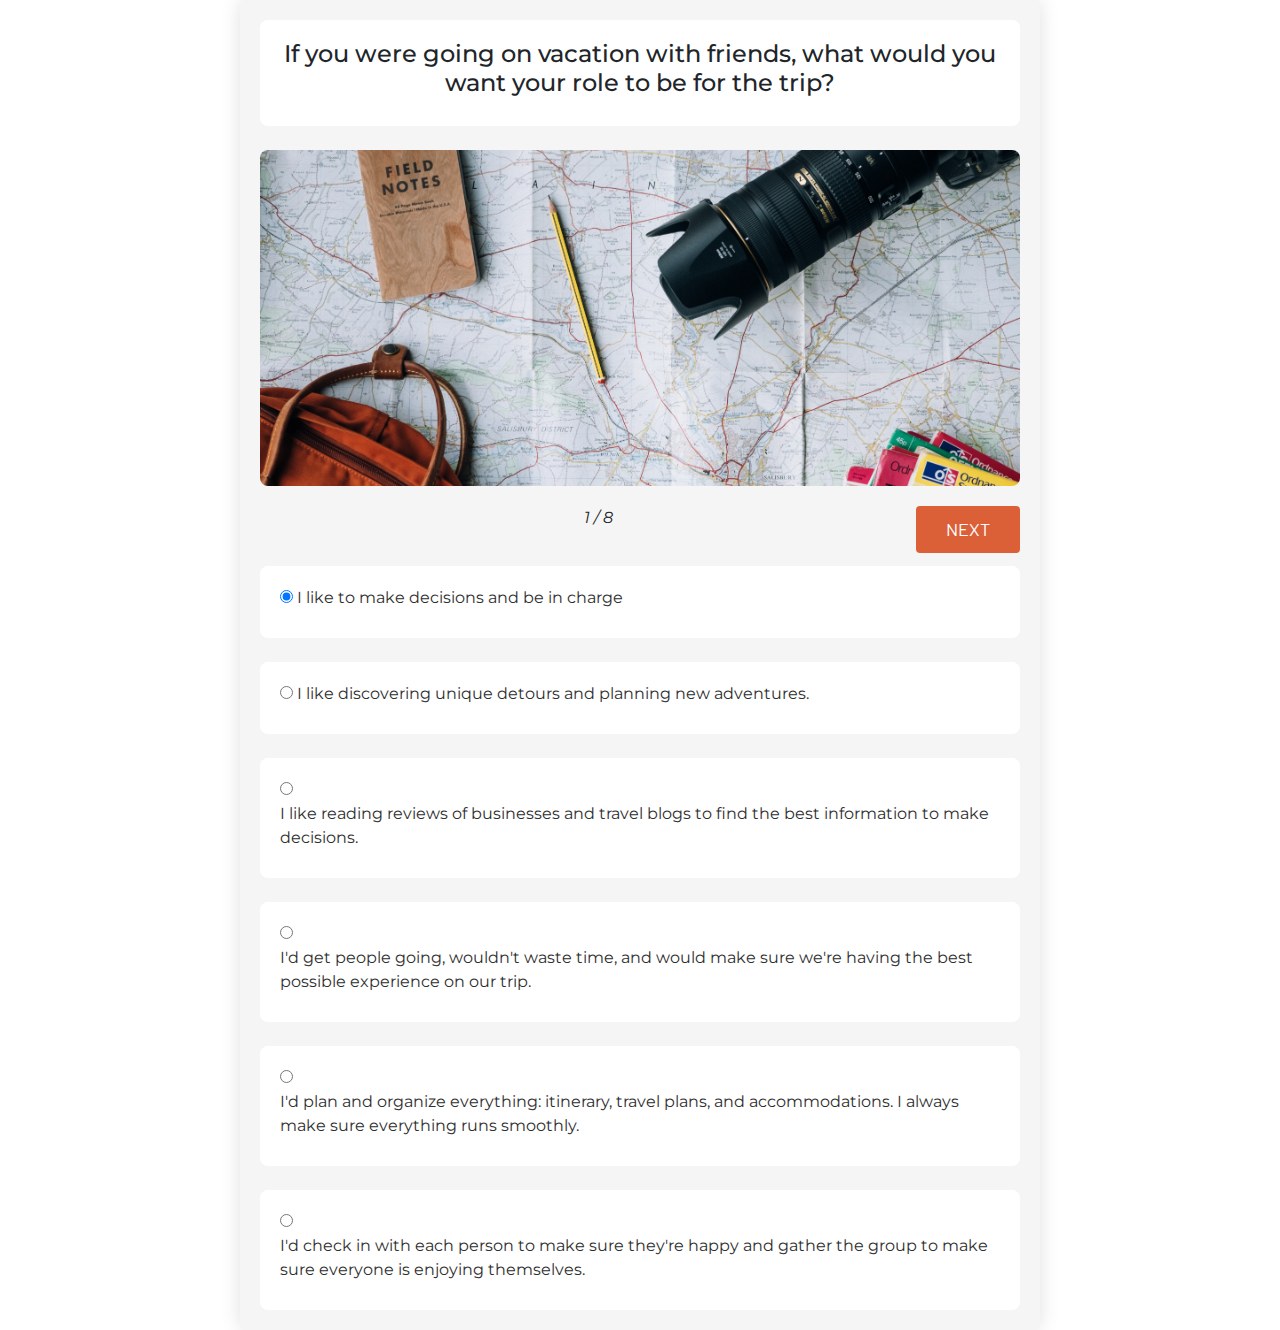
==== html/question_1.html @ ecc614e2 "jQuery removed from code, working, needs refactor" ====
<!DOCTYPE html>
<html lang="en">
<head>
  <link href="../css/bootstrap.css" rel="stylesheet" type="text/css">
  <link href="../css/styles.css" rel="stylesheet" type="text/css">

  <link rel="preconnect" href="https://fonts.gstatic.com">
  <link rel="preconnect" href="https://fonts.googleapis.com"> 
  <link href="https://fonts.googleapis.com/css2?family=Montserrat:wght@400;600&display=swap" rel="stylesheet">
  <link href="https://fonts.googleapis.com/css2?family=Montserrat:wght@400;600&family=Roboto:wght@700&display=swap" rel="stylesheet">
  <link href="https://fonts.googleapis.com/css2?family=Barlow:wght@700&display=swap" rel="stylesheet">
  <script src="../js/jquery-3.6.0.js"></script>

  <title>questions</title>
</head>

<body>
  <div class="container">
    <form id="radio-form">
<!-- question 1 -->
      <div class="step step-1 active">
        <div class="card-body top">
          <h4>If you were going on vacation with friends, what would you want your role to be for the trip?</h4>
        </div>
        <br/>
        <div class="card-body img-card">
          <img src="../img/annie-spratt-qyAka7W5uMY-unsplash.jpeg" class="header-image">
        </div>
        <button type="button" class="next-btn">NEXT</button>
        <div class="card-body bottom">
          <p><em>1 / 8</em></p>
        </div>
        <div class="card-body question">
          <input type="radio" id="q1-a" name="q1" value="a" checked>
          <label for="q1-a"> 
            I like to make decisions and be in charge
          </label>
        </div>
        <br/>
        <div class="card-body question">
          <input type="radio" id="q1-b" name="q1" value="b" >
          <label for="q1-b">
            I like discovering unique detours and planning new adventures.
          </label>
        </div>
        <br/>
        <div class="card-body question">
          <input type="radio" id="q1-c" name="q1" value="c">
          <label for="q1-c">
            I like reading reviews of businesses and travel blogs to find the best information to make decisions.
          </label>
        </div>
        <br/>
        <div class="card-body question">
          <input type="radio" id="q1-d" name="q1" value="d">
          <label for="q1-d">
            I'd get people going, wouldn't waste time, and would make sure we're having the best possible experience on our trip.
          </label>
        </div>
        <br/>
        <div class="card-body question">
          <input type="radio" id="q1-e" name="q1" value="e">
          <label for="q1-e">
            I'd plan and organize everything: itinerary, travel plans, and accommodations. I always make sure everything runs smoothly.
          </label>
        </div>
        <br/>
        <div class="card-body question">
          <input type="radio" id="q1-f" name="q1" value="f">
          <label for="q1-f">
            I'd check in with each person to make sure they're happy and gather the group to make sure everyone is enjoying themselves.
          </label>
        </div>

      </div>
<!-- question 2 -->
      <div class="step step-2">
        <div class="card-body top">
          <h4>What role would you like to take with relationships at work?</h4>
        </div>  
        <br/>
        <div class="card-body img-card">
          <img src="../img/Stocksy_txp54a048f1X8k100_Medium_1247500.jpg" class="header-image">
        </div>
        <button type="button" class="previous-btn">PREV</button>
        <button type="button" class="next-btn">NEXT</button>
        <div class="card-body bottom">
          <p><em>2 / 8</em></p>
        </div>  
        <div class="card-body question">
          <input type="radio" id="q2-f" name="q2" value="f" checked>
          <label for="q2-f">
            I love relationships and collaboration. They are my favorite part about going to work.
          </label>
        </div>
        <br/>  
        <div class="card-body question">
          <input type="radio" id="q2-a" name="q2" value="a">
          <label for="q2-a">
            I'd like to be the one directing things, either as an expert (alone) or as a manager (with a team).
          </label>
        </div>
        <br/>
        <div class="card-body question">
          <input type="radio" id="q2-d" name="q2" value="d">
          <label for="q2-d">
            I might not admit this to other people, but I like to be recognized for my achievements among a group of people. I strive to be the best I can be.
          </label>
        </div>
        <br/>
        <div class="card-body question">
          <input type="radio" id="q2-b" name="q2" value="b">
          <label for="q2-b">
            I prefer to work on creative projects - sometimes that's alone and sometimes with other people.
          </label>
        </div>
        <br/>
        <div class="card-body question">
          <input type="radio" id="q2-c" name="q2" value="c">
          <label for="q2-c">
            I like to be able to ask a lot of questions, do research, and understand more about the process or systems.
          </label>
        </div>
        <br/>
        <div class="card-body question">
          <input type="radio" id="q2-e" name="q2" value="e">
          <label for="q2-e">
            I like to be the one organizing things, creating schedules, and planning.
          </label>
        </div>
        <br/>
      </div>
<!-- question 3 -->
      <div class="step step-3">
        <div class="card-body top">
          <h4>What role would you like to take when organizing & planning at work?</h4>
        </div>    
        <br/>
        <div class="card-body img-card">
          <img src="../img/estee-janssens-zni0zgb3bkQ-unsplash.jpeg" class="header-image">
        </div>
        <button type="button" class="previous-btn">PREV</button>
        <button type="button" class="next-btn">NEXT</button>
        <div class="card-body bottom">
          <p><em>3 / 8</em></p>
        </div>  
        <div class="card-body question">
          <input type="radio" id="q3-c" name="q3" value="c" checked>
          <label for="q3-c">
            I'd like to organize creatively based on color coding or making things look aesthetically pleasing.
          </label>
        </div>
        <br/>    
        <div class="card-body question">
          <input type="radio" id="q3-b" name="q3" value="b">
          <label for="q3-b">
            I'd like to organize creatively based on color coding or making things look aesthetically pleasing.
          </label>
        </div>
        <br/>
        <div class="card-body question">
          <input type="radio" id="q3-a" name="q3" value="a">
          <label for="q3-a">
            I'd like to be in charge of how things are organized and direct the project planning.
          </label>
        </div>
        <br/>
        <div class="card-body question">
          <input type="radio" id="q3-d" name="q3" value="d">
          <label for="q3-d">
            I'd like to get things done quickly and love the feeling of achievement when I can see tangible results.
          </label>
        </div>
        <br/>
        <div class="card-body question">
          <input type="radio" id="q3-e" name="q3" value="e">
          <label for="q3-e">
            I'd like to create to-do lists and plan a timeline so that projects are organized.
          </label>
        </div>
        <br/>
        <div class="card-body question">
          <input type="radio" id="q3-f" name="q3" value="f">
          <label for="q3-f">
            I'd like to work with people and collaborate as a group.
          </label>
        </div>
      </div>
<!-- question 4 -->
      <div class="step step-4">
        <div class="card-body top">
          <h4>How would you like to work with data, research, and reports?</h4>
        </div>   
        <br/>
        <div class="card-body img-card">
          <img src="../img/becca-tapert-GnY_mW1Q6Xc-unsplash.jpg" class="header-image">
        </div>
        <button type="button" class="previous-btn">PREV</button>
        <button type="button" class="next-btn">NEXT</button>
        <div class="card-body bottom">
          <p><em>4 / 8</em></p>
        </div>    
        <div class="card-body question">
          <input type="radio" id="q4-c" name="q4" value="c" checked>
          <label for="q4-c">
            I'd love it! I could research and analyze information all day and be happy.
          </label>
        </div>
        <br/>    
        <div class="card-body question">
          <input type="radio" id="q4-b" name="q4" value="b">
          <label for="q4-b">
            I'd like it as long as it's creative. I enjoy design with information for colorful charts and graphs or creatively researching ideas.
          </label>
        </div>
        <br/>
        <div class="card-body question">
          <input type="radio" id="q4-f" name="q4" value="f">
          <label for="q4-f">
            Collaborating with other people to gather information would be most enjoyable. I don't want to be stuck working on a computer alone.
          </label>
        </div>
        <br/>
        <div class="card-body question">
          <input type="radio" id="q4-d" name="q4" value="d">
          <label for="q4-d">
            I'd like to make decisions and move forward with a project – not get caught up in too much analyzing.
          </label>
        </div>
        <br/>
        <div class="card-body question">
          <input type="radio" id="q4-a" name="q4" value="a">
          <label for="q4-a">
            I'd like to be in charge so I can make sure the research fits with the big picture.
          </label>
        </div>
        <br/>
        <div class="card-body question">
          <input type="radio" id="q4-e" name="q4" value="e">
          <label for="q4-e">
            Planning and organizing would be my favorite part of research projects or reporting.
          </label>
        </div>
      </div>
      
<!-- question 5 -->
      <div class="step step-5">
        <div class="card-body top">
          <h4>What role would you like to take on a creative project?</h4>
        </div>      
        <br/>
        <div class="card-body img-card">
          <img src="../img/jess-bailey-l3N9Q27zULw-unsplash.jpeg" class="header-image">
        </div>
        <button type="button" class="previous-btn">PREV</button>
        <button type="button" class="next-btn">NEXT</button>
        <div class="card-body bottom">
          <p><em>5 / 8</em></p>
        </div>  
        <div class="card-body question">
          <input type="radio" id="q5-f" name="q5" value="f" checked>
          <label for="q5-f">
            I'd enjoy working collaboratively with other people to brainstorm ideas.
          </label>
        </div>
        <br/>  
        <div class="card-body question">
          <input type="radio" id="q5-b" name="q5" value="b">
          <label for="q5-b">
            Creativity is my jam! I'd love to be a part of all aspects of creative projects.
          </label>
        </div>
        <br/>
        <div class="card-body question">
          <input type="radio" id="q5-e" name="q5" value="e">
          <label for="q5-e">
            I'd like to plan a timeline, organize the different parts of the project, and make sure that projects get finished within the deadline.
          </label>
        </div>
        <br/>
        <div class="card-body question">
          <input type="radio" id="q5-c" name="q5" value="c">
          <label for="q5-c">
            I'd like the more analytical role on the project: looking at the budget or research data.
          </label>
        </div>
        <br/>
        <div class="card-body question">
          <input type="radio" id="q5-a" name="q5" value="a">
          <label for="q5-a">
            I'd like to lead - even if I'm not the one creating, I like to see the big picture and be in charge.
          </label>
        </div>
        <br/>
        <div class="card-body question">
          <input type="radio" id="q5-d" name="q5" value="d">
          <label for="q5-d">
            I'd like the more analytical role on the project: looking at the budget or research data.
          </label>
        </div>
      </div>
<!-- question 6 -->
      <div class="step step-6">
        <div class="card-body top">
          <h4>How detail-oriented do you like to be?</h4>
        </div>  
        <br/>
        <div class="card-body img-card">
          <img src="../img/nadi-borodina-gETBUi_oRgQ-unsplash.jpeg" class="header-image">
        </div>
        <button type="button" class="previous-btn">PREV</button>
        <button type="button" class="next-btn">NEXT</button>
        <div class="card-body bottom">
          <p><em>6 / 8</em></p>
        </div>     
        <div class="card-body question">
          <input type="radio" id="q6-d" name="q6" value="d" checked>
          <label for="q6-d">
            I'm more interested in moving forward and making things happen than getting caught up in the details.
          </label>
        </div>
        <br/>    
        <div class="card-body question">
          <input type="radio" id="q6-b" name="q6" value="b">
          <label for="q6-b">
            I like to pay attention to creative details, but other types of details can be boring.
          </label>
        </div>
        <br/>
        <div class="card-body question">
          <input type="radio" id="q6-c" name="q6" value="c">
          <label for="q6-c">
            Details are important. I'm good at catching mistakes, errors, typos, and incorrect information.
          </label>
        </div>
        <br/>
        <div class="card-body question">
          <input type="radio" id="q6-e" name="q6" value="e">
          <label for="q6-e">
            I like planning out the important details for things to run smoothly. Small, insignificant details don't matter as much.
          </label>
        </div>
        <br/>
        <div class="card-body question">
          <input type="radio" id="q6-a" name="q6" value="a">
          <label for="q6-a">
            I'm better with the big picture and would like to delegate the details.
          </label>
        </div>
        <br/>
        <div class="card-body question">
          <input type="radio" id="q6-f" name="q6" value="f">
          <label for="q6-f">
            I'd want to make sure I'm working with other people to sort out details through conversation.
          </label>
        </div>
      </div>
<!-- question 7 -->
      <div class="step step-7">
        <div class="card-body top">
          <h4>What role would you like to play when working with leaders?</h4>
        </div>
        <br/>
        <div class="card-body img-card">
          <img src="../img/leon-vbxyFxlgpjM-unsplash.jpeg" class="header-image">
        </div>
        <button type="button" class="previous-btn">PREV</button>
        <button type="button" class="next-btn">NEXT</button>
        <div class="card-body bottom">
          <p><em>7 / 8</em></p>
        </div>     
        <div class="card-body question">
          <input type="radio" id="q7-b" name="q7" value="b" checked>
          <label for="q7-b">
            I'd like to think of creative ideas that leadership can implement.
          </label>
        </div>
        <br/>
        <div class="card-body question">
          <input type="radio" id="q7-c" name="q7" value="c">
          <label for="q7-c">
            I'd like to ask lots of questions, research, and analyze data to understand processes so leadership can make better informed decisions.
          </label>
        </div>
        <br/>        
        <div class="card-body question">
          <input type="radio" id="q7-a" name="q7" value="a">
          <label for="q7-a">
            I'd like to be a part of the big picture decisions of leadership.
          </label>
        </div>
        <br/>
        <div class="card-body question">
          <input type="radio" id="q7-e" name="q7" value="e">
          <label for="q7-e">
            I'd like to plan the timeline for projects and plan the step-by-step process.
          </label>
        </div>
        <br/>
        <div class="card-body question">
          <input type="radio" id="q7-d" name="q7" value="d">
          <label for="q7-d">
            I'd like to help move things forward quickly and be a part of some big achievements.
          </label>
        </div>
        <br/>
        <div class="card-body question">
          <input type="radio" id="q7-f" name="q7" value="f">
          <label for="q7-f">
            I'd like to work collaboratively with people on my level rather than leadership.
          </label>
        </div>
      </div>
<!-- question 8 -->
      <div class="step step-8 ">
        <div class="card-body top">
          <h4>What is your secret career desire?</h4>
        </div>  
        <br/>
        <div class="card-body img-card">
          <img src="../img/Stocksy_txp2392d9b3Ob5200_Small_1331011.jpg" class="header-image">
        </div>        
        <button type="button" class="previous-btn">PREV</button>
        <button type="submit" class="submit-btn">SUBMIT</button>
        <div class="card-body bottom">
          <p><em>8 / 8</em></p>
        </div>  
        <div class="card-body question">
          <input type="radio" id="q8-f" name="q8" value="f" checked>
          <label for="q8-f">
            I'd like to feel like I'm making a difference in people's lives and collaborate more with at team.
          </label>
        </div>
        <br/> 
        <div class="card-body question">
          <input type="radio" id="q8-b" name="q8" value="b">
          <label for="q8-b">
            I'd like to be more creative and imaginative.
          </label>
        </div>
        <br/>
        <div class="card-body question">
          <input type="radio" id="q8-a" name="q8" value="a">
          <label for="q8-a">
            I'd like to be in charge of decision-making and leadership.
          </label>
        </div>
        <br/>
        <div class="card-body question">
          <input type="radio" id="q8-d" name="q8" value="d">
          <label for="q8-d">
            I'd like to get more accomplished, celebrate achievements, and be recognized for my work.
          </label>
        </div>
        <br/>
        <div class="card-body question">
          <input type="radio" id="q8-c" name="q8" value="c">
          <label for="q8-c">
            I'd like to have more time to read, analyze, and research information.
          </label>
        </div>
        <br/>
        <div class="card-body question">
          <input type="radio" id="q8-e" name="q8" value="e">
          <label for="q8-e">
            I'd like to keep everything in order - create systems, processes, and organized timelines.
          </label>
        </div>
      </div>
<!-- score -->
<div class="step step-8 ">
  <div class="card-body top">
    <h4>Discover your profile makeup</h4>
  </div>  
  <br/>
  <div class="card-body img-card">
    <img src="../img/chess-featured-smartprix.jpg" class="header-image">
  </div>        
  <a href="question_1.html" class="restart">RESTART QUIZ</a> <a href="../index.html" class="start">HOME</a>
  <div class="card-body bottom">
    <p><em>profile</em></p>
  </div>  
  <div class="card-body question">
    <h4>Leader: &emsp; <em id="a">%</em></h4> 
  </div>
  <br/> 
  <div class="card-body question">
    <h4>Idea-Person: &emsp; <em id="b">%</em> </h4> 
  </div>
  <br/> 
  <div class="card-body question">
    <h4>Researcher: &emsp; <em id="c">%</em> </h4> 
  </div>
  <br/> 
  <div class="card-body question">
    <h4>Motivator: &emsp; <em id = "d">%</em> </h4> 
  </div>
  <br/> 
  <div class="card-body question">
    <h4>Organizer: &emsp; <em id = "e">%</em> </h4> 
  </div>
  <br/> 
  <div class="card-body question">
    <h4>Camp-Counselor: &emsp; <em id = "f">%</em> </h4> 
  </div>
  <br/> 
  
</div>

    </form>
  </div>
</body>
<script src="../js/quizConsole.js"></script>
</html>
---- css/styles.css ----
* {
  padding: 0;
  margin: 0;
  box-sizing: border-box;
}
body {
  font-family: "Montserrat";
  text-align: center;
  background-color: white;
}
img {
  width: 100%;
  object-fit: contain;
  border-radius: 8px;
}
.img-card {
  padding: 0;
}
.card-body {
  background-color: white;
  border-radius: 8px;
  
}
section {
  min-height: 100vh;
  width: 100%;
  display: flex;

  background-color: orange;
}

.container {
  max-width: 800px;
  width: 90%;
  padding: 20px;
  box-shadow: 0px 0px 20px #00000020;
  border-radius: 8px;
  background-color: whitesmoke;
}
h1 {
  font-family: 'Roboto', sans-serif;
  color: #f4c34d;
}

label {
  /* display: inline-block; */
  justify-content: right;
  color:rgb(46, 46, 46);
}
.question {
  background-color:white;
  border-radius: 8px;
  text-align: left;
  
}
.top {
  justify-content: center;
  border-radius: 8px;
}
.bottom {
  background-color: whitesmoke;
}


/* buttons and show/hide */
.step {
  display: none;
}
.step.active {
  display: block;
} 


button.next-btn,
button.previous-btn,
button.submit-btn,
button.btn-primary,
.start,
.restart {
  float: right;
  margin-top: 20px;
  padding: 10px 30px;
  border: none;
  outline: none;
  background-color: rgb(220, 96, 55);
  color: white;

  font-family: 'Barlow', sans-serif;
  font-size: 18px;
  cursor: pointer;
  border-radius: 4px;
  /* text-align: right; */
}
button.previous-btn,
.restart {
  float: left;
}
button.submit-btn {
  background-color: #ff9c00;
  color: white;
}
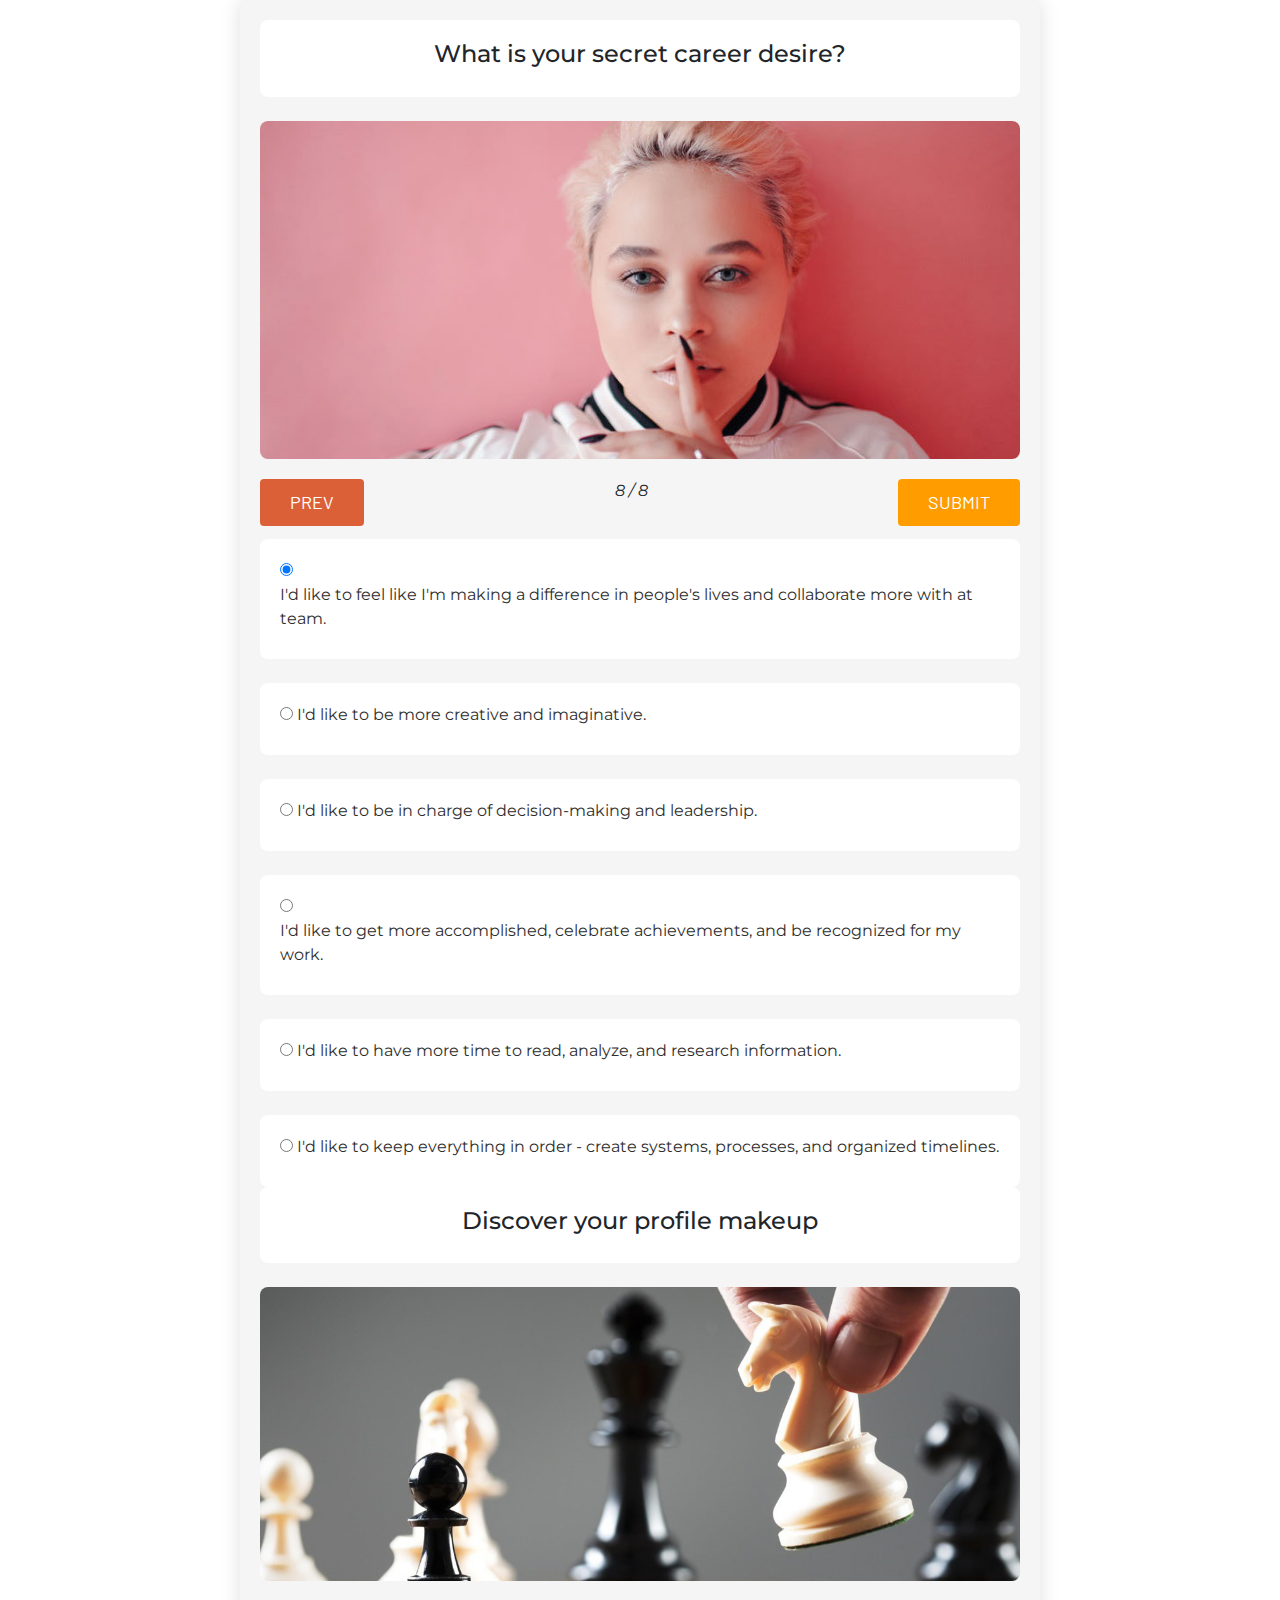
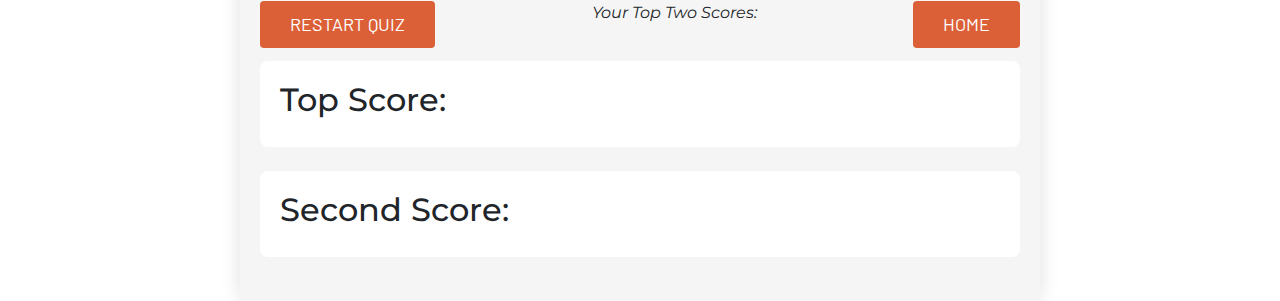
==== commit 8f8c33ed: "change profile page to a top two instead of all six" ====
--- a/html/question_1.html
+++ b/html/question_1.html
@@ -18,7 +18,7 @@
   <div class="container">
     <form id="radio-form">
 <!-- question 1 -->
-      <div class="step step-1 active">
+      <div class="step step-1 ">
         <div class="card-body top">
           <h4>If you were going on vacation with friends, what would you want your role to be for the trip?</h4>
         </div>
@@ -412,7 +412,7 @@
         </div>
       </div>
 <!-- question 8 -->
-      <div class="step step-8 ">
+      <div class="step step-8 active">
         <div class="card-body top">
           <h4>What is your secret career desire?</h4>
         </div>  
@@ -468,45 +468,29 @@
         </div>
       </div>
 <!-- score -->
-<div class="step step-8 ">
-  <div class="card-body top">
-    <h4>Discover your profile makeup</h4>
-  </div>  
-  <br/>
-  <div class="card-body img-card">
-    <img src="../img/chess-featured-smartprix.jpg" class="header-image">
-  </div>        
-  <a href="question_1.html" class="restart">RESTART QUIZ</a> <a href="../index.html" class="start">HOME</a>
-  <div class="card-body bottom">
-    <p><em>profile</em></p>
-  </div>  
-  <div class="card-body question">
-    <h4>Leader: &emsp; <em id="a">%</em></h4> 
-  </div>
-  <br/> 
-  <div class="card-body question">
-    <h4>Idea-Person: &emsp; <em id="b">%</em> </h4> 
-  </div>
-  <br/> 
-  <div class="card-body question">
-    <h4>Researcher: &emsp; <em id="c">%</em> </h4> 
-  </div>
-  <br/> 
-  <div class="card-body question">
-    <h4>Motivator: &emsp; <em id = "d">%</em> </h4> 
-  </div>
-  <br/> 
-  <div class="card-body question">
-    <h4>Organizer: &emsp; <em id = "e">%</em> </h4> 
-  </div>
-  <br/> 
-  <div class="card-body question">
-    <h4>Camp-Counselor: &emsp; <em id = "f">%</em> </h4> 
-  </div>
-  <br/> 
-  
-</div>
-
+      <div class="step step-8 active">
+        <div class="card-body top">
+          <h4>Discover your profile makeup</h4>
+        </div>  
+        <br/>
+        <div class="card-body img-card">
+          <img src="../img/chess-featured-smartprix.jpg" class="header-image">
+        </div>        
+        <a href="question_1.html" class="restart">RESTART QUIZ</a> <a href="../index.html" class="start">HOME</a>
+        <div class="card-body bottom">
+          <p><em>Your Top Two Scores:</em></p>
+        </div>  
+        <div class="card-body question">
+          <h2>Top Score:</h2>
+          <h4><span id="top-score"></span></h4> 
+        </div>
+        <br/> 
+        <div class="card-body question">
+          <h2>Second Score:</h2>
+          <h4><span id="second-score"></span></h4> 
+        </div>
+        <br/> 
+      </div>
     </form>
   </div>
 </body>
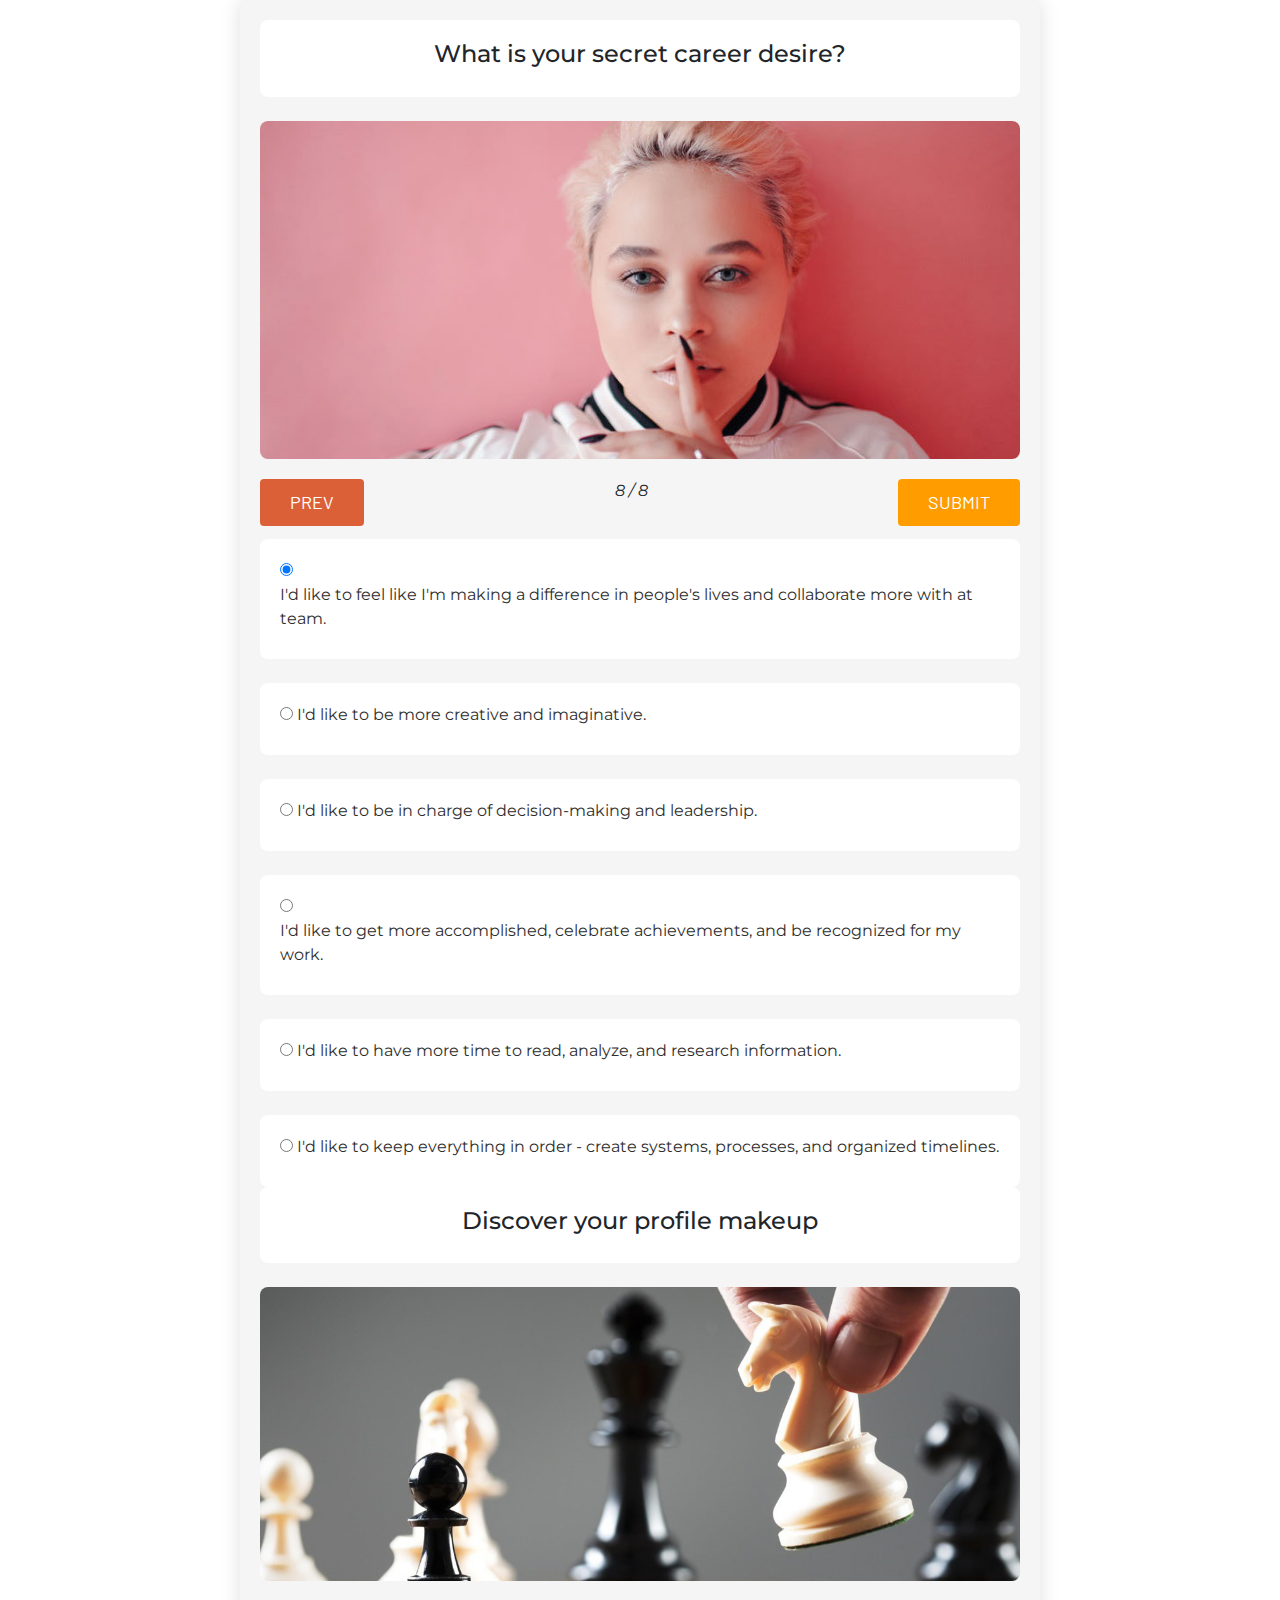
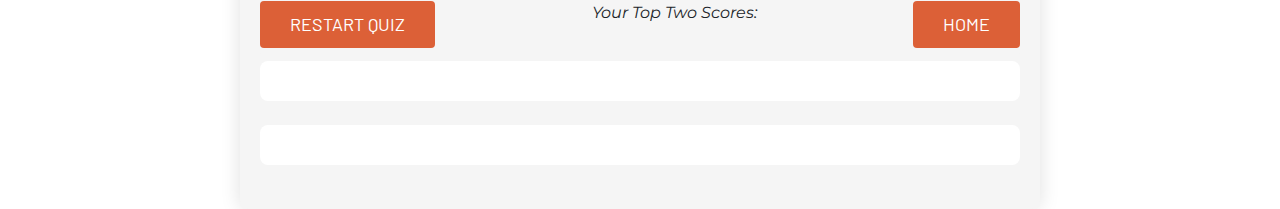
==== commit eba3f910: "printing to the DOM works, needs to print multiple in list" ====
--- a/html/question_1.html
+++ b/html/question_1.html
@@ -480,14 +480,12 @@
         <div class="card-body bottom">
           <p><em>Your Top Two Scores:</em></p>
         </div>  
-        <div class="card-body question">
-          <h2>Top Score:</h2>
-          <h4><span id="top-score"></span></h4> 
+        <div id= "top-score"class="card-body question">
+          
         </div>
         <br/> 
-        <div class="card-body question">
-          <h2>Second Score:</h2>
-          <h4><span id="second-score"></span></h4> 
+        <div id = "second-score" class="card-body question">
+          
         </div>
         <br/> 
       </div>
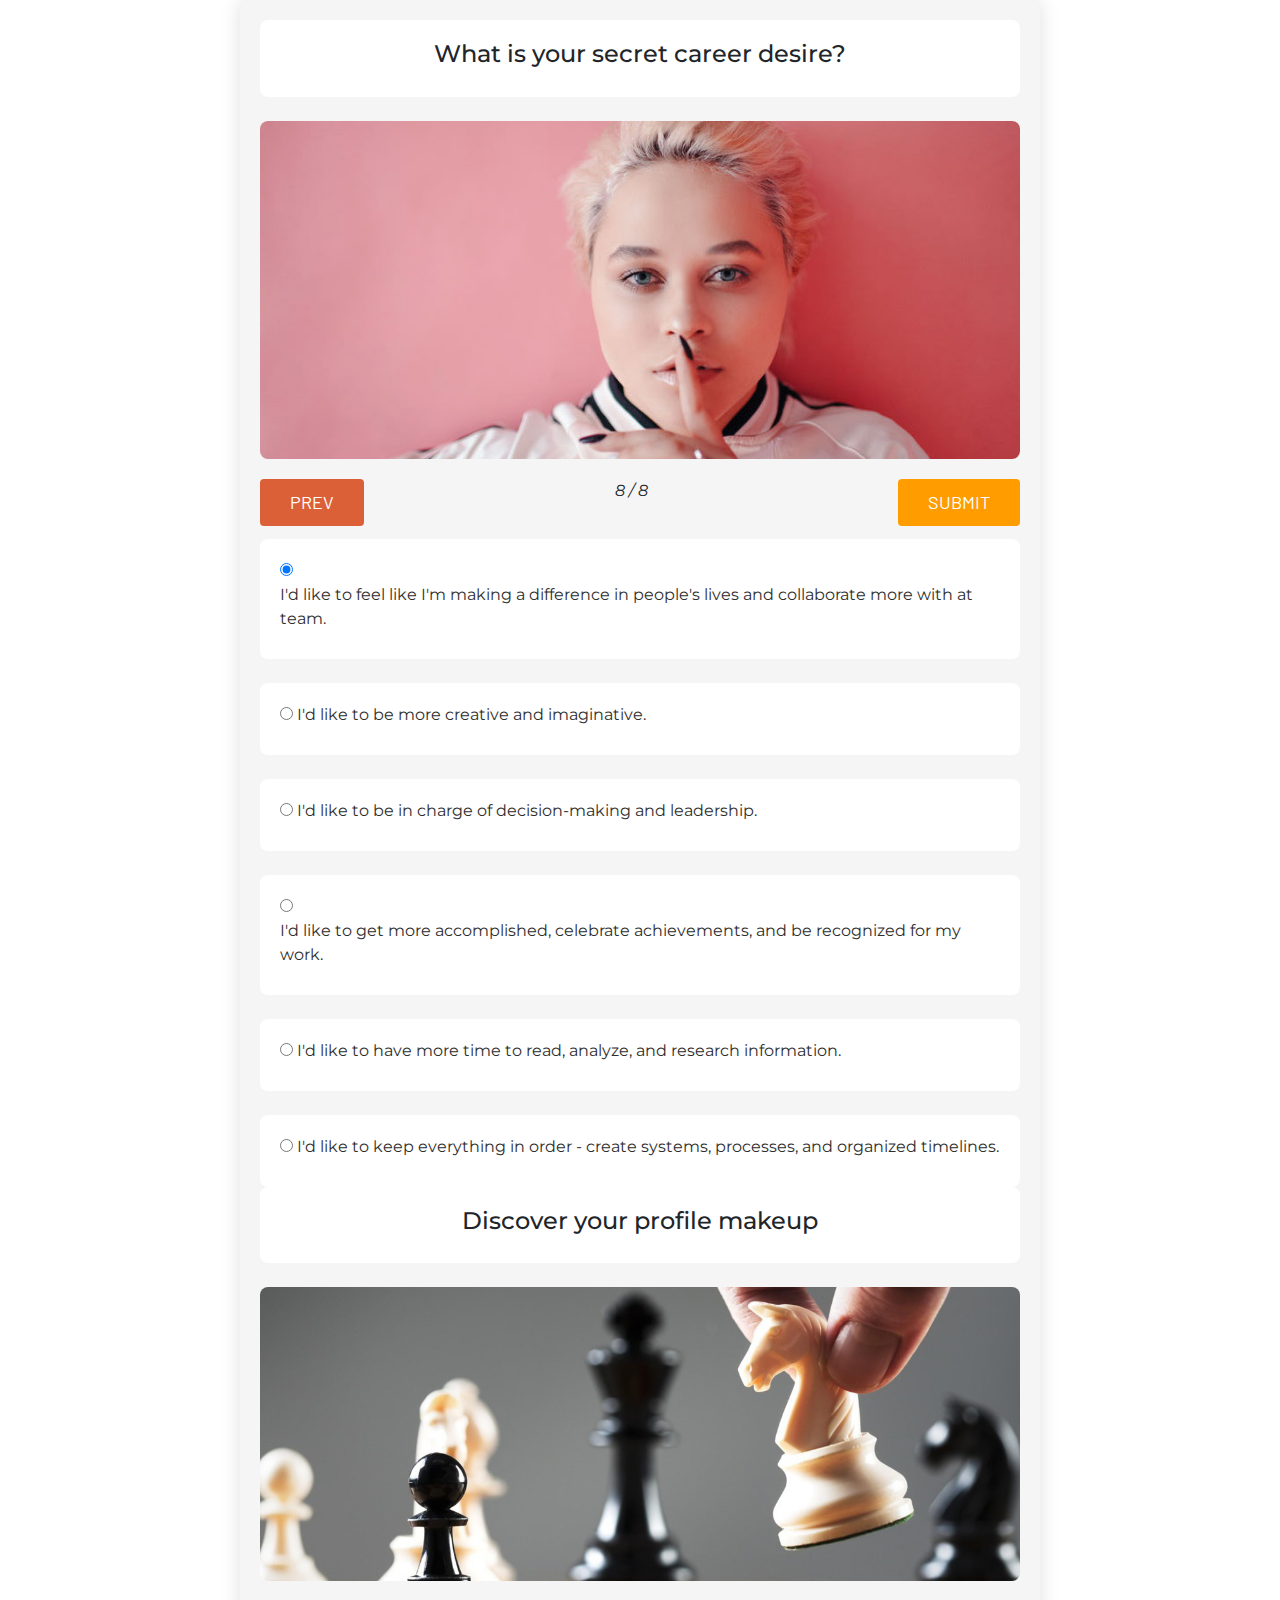
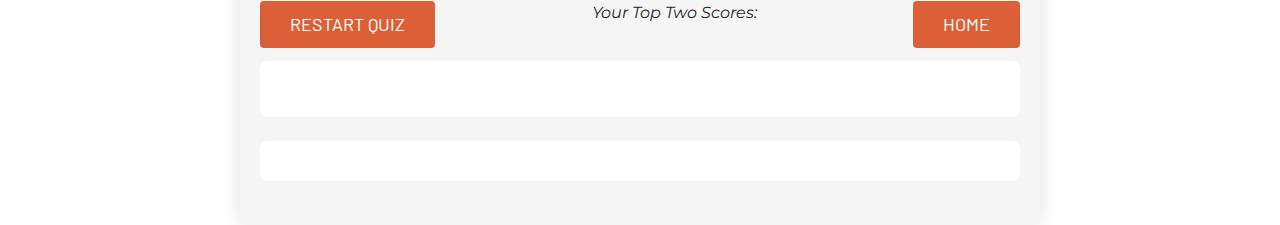
==== commit bbd4d713: "printing to the dom works--needs formating" ====
--- a/html/question_1.html
+++ b/html/question_1.html
@@ -481,7 +481,8 @@
           <p><em>Your Top Two Scores:</em></p>
         </div>  
         <div id= "top-score"class="card-body question">
-          
+          <h3 id= "top-header"></h3>
+          <ul id= "top-list"></ul>
         </div>
         <br/> 
         <div id = "second-score" class="card-body question">
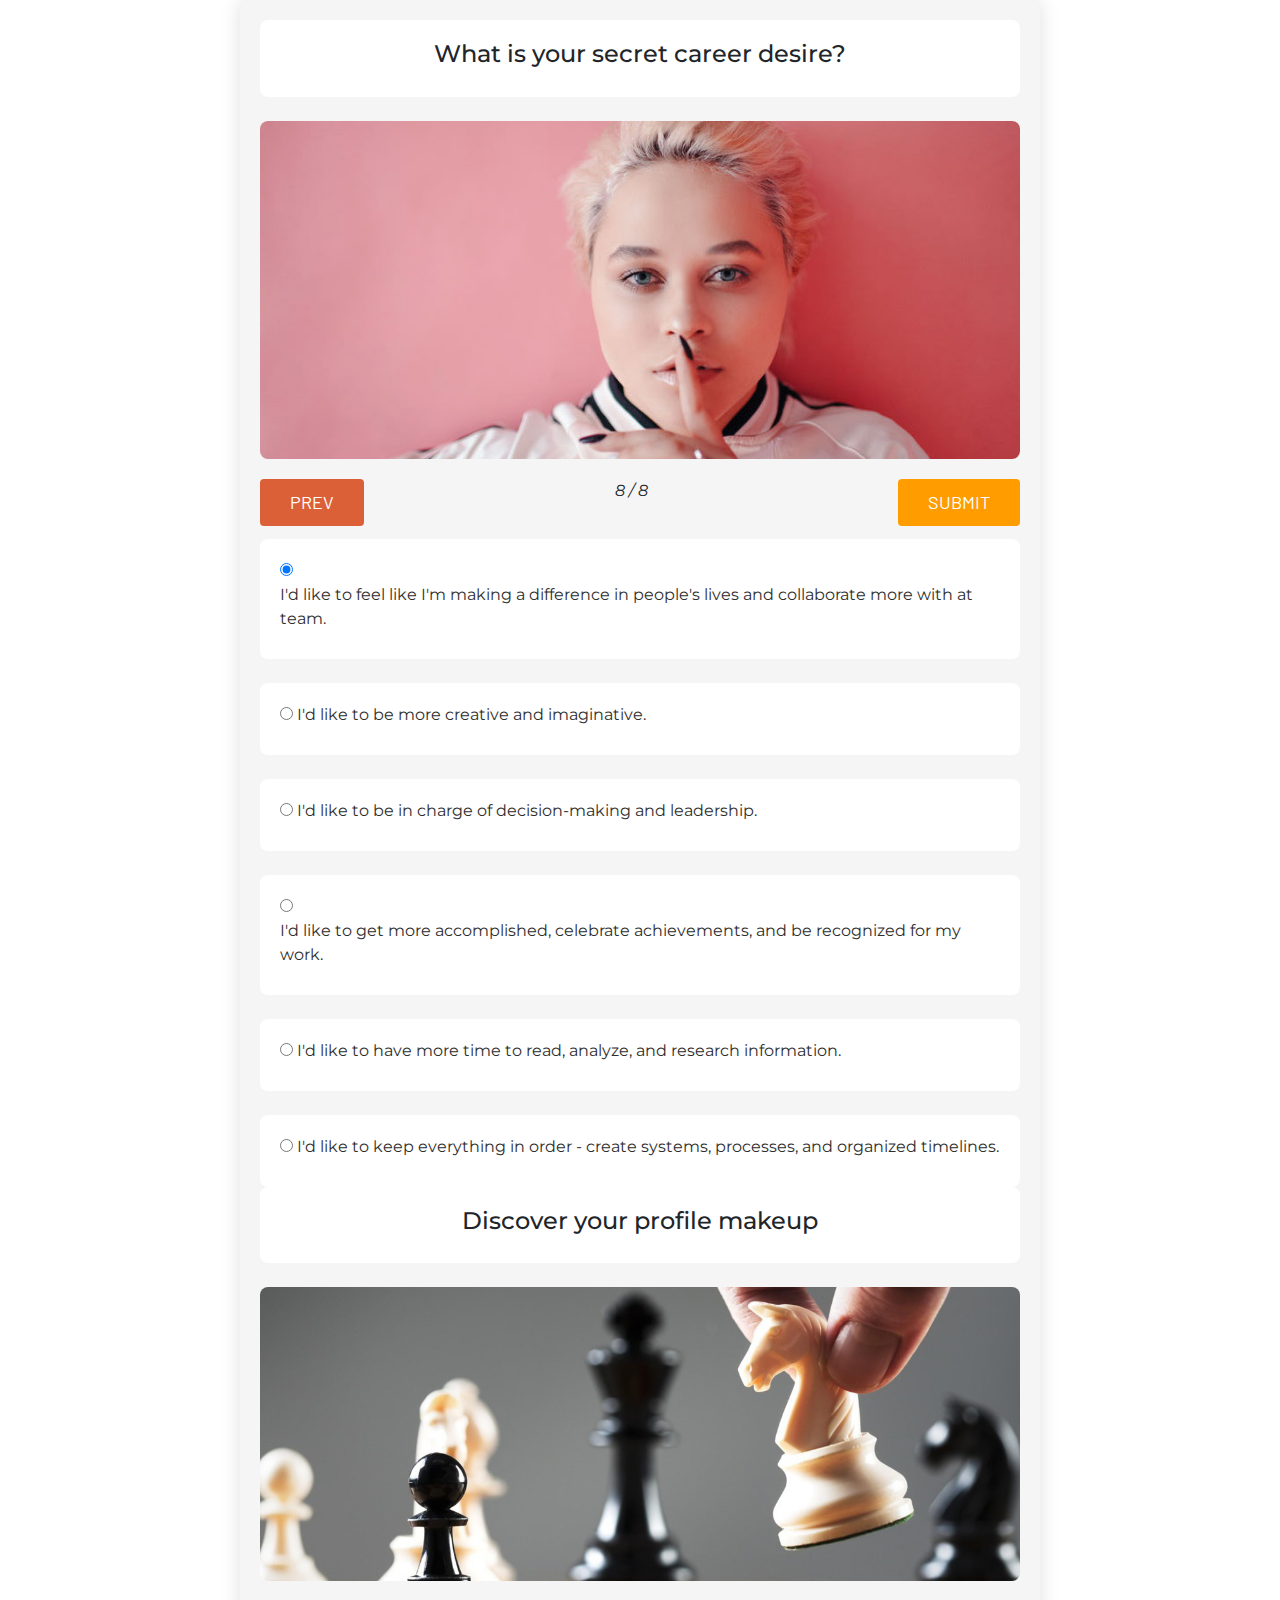
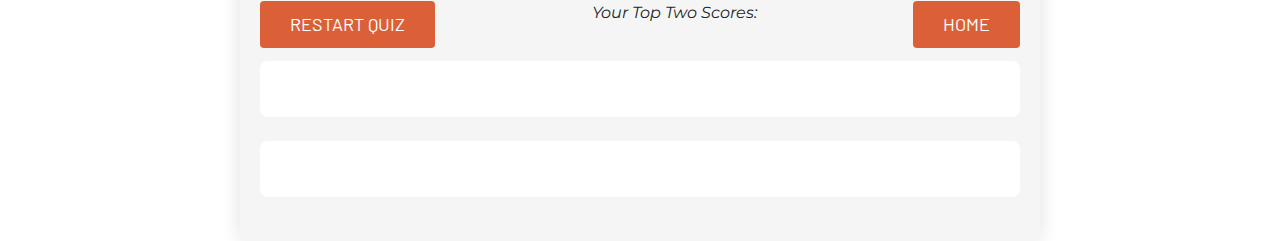
==== commit f706f438: "printing first and second score to the dom works" ====
--- a/html/question_1.html
+++ b/html/question_1.html
@@ -485,7 +485,9 @@
           <ul id= "top-list"></ul>
         </div>
         <br/> 
-        <div id = "second-score" class="card-body question">
+        <div id = "potato" class="card-body question">
+          <h3 id ="second-header"></h3>
+          <ul id = "second-list"></ul>
           
         </div>
         <br/> 
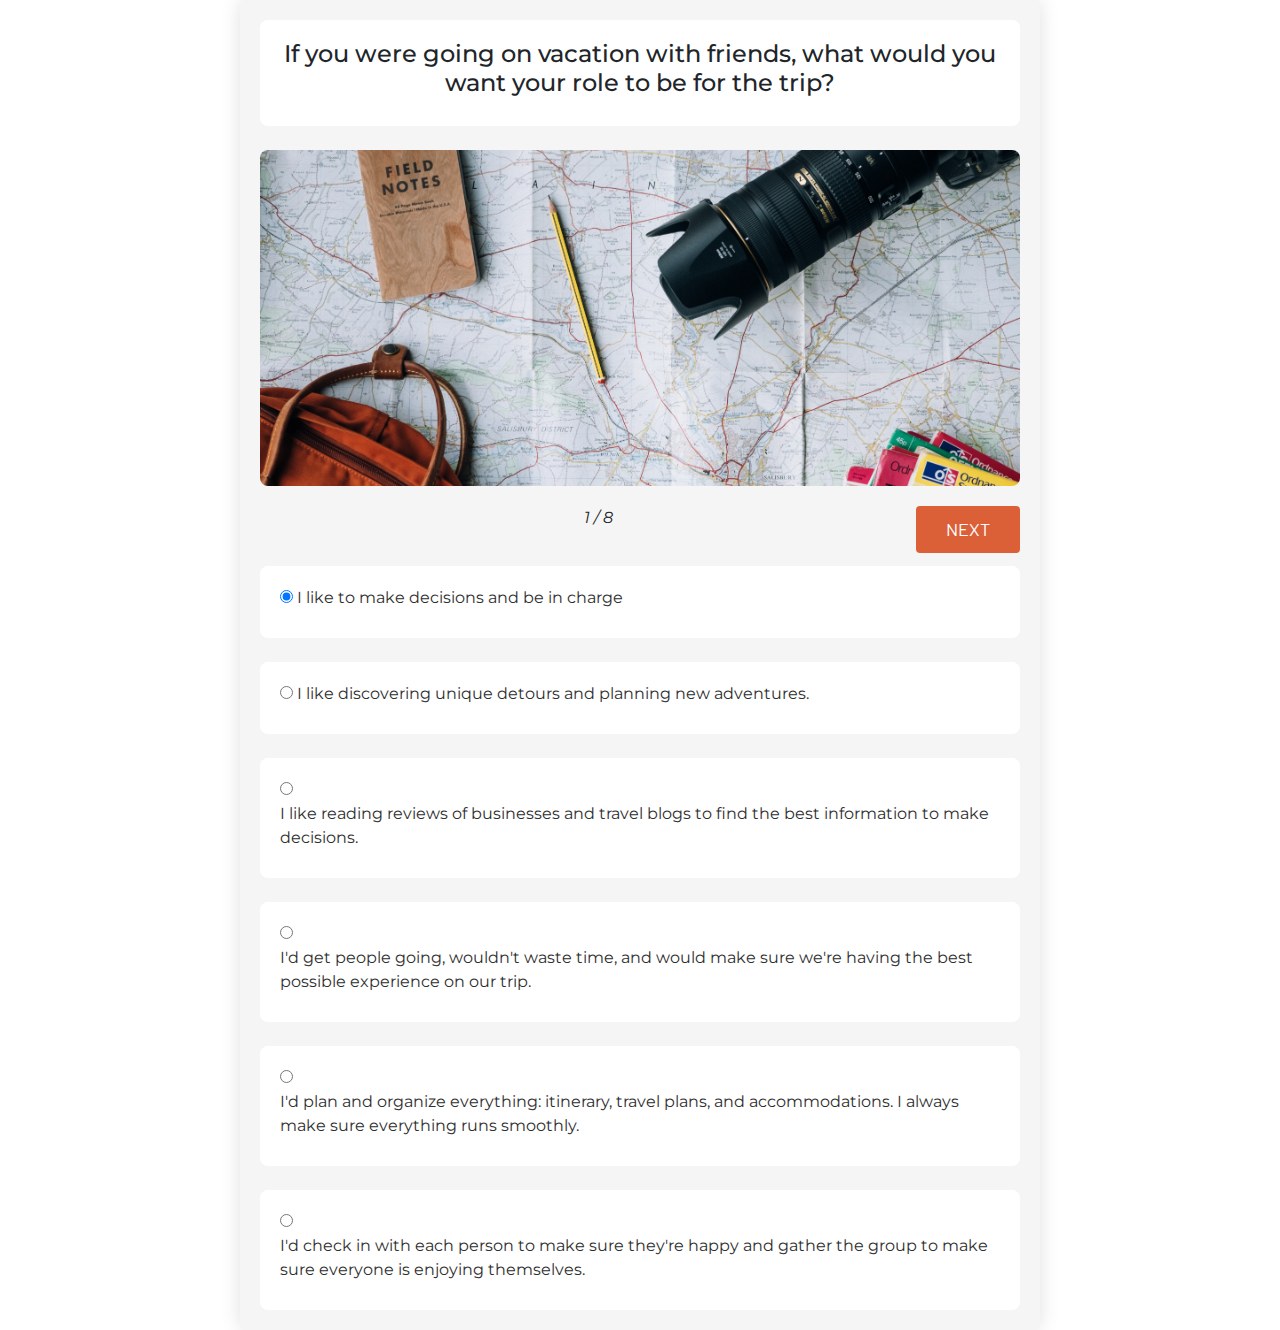
==== commit 416d0a2a: "test works with user inputs" ====
--- a/html/question_1.html
+++ b/html/question_1.html
@@ -18,7 +18,7 @@
   <div class="container">
     <form id="radio-form">
 <!-- question 1 -->
-      <div class="step step-1 ">
+      <div class="step step-1 active">
         <div class="card-body top">
           <h4>If you were going on vacation with friends, what would you want your role to be for the trip?</h4>
         </div>
@@ -88,14 +88,14 @@
           <p><em>2 / 8</em></p>
         </div>  
         <div class="card-body question">
-          <input type="radio" id="q2-f" name="q2" value="f" checked>
+          <input type="radio" id="q2-f" name="q2" value="f" >
           <label for="q2-f">
             I love relationships and collaboration. They are my favorite part about going to work.
           </label>
         </div>
         <br/>  
         <div class="card-body question">
-          <input type="radio" id="q2-a" name="q2" value="a">
+          <input type="radio" id="q2-a" name="q2" value="a" checked>
           <label for="q2-a">
             I'd like to be the one directing things, either as an expert (alone) or as a manager (with a team).
           </label>
@@ -412,7 +412,7 @@
         </div>
       </div>
 <!-- question 8 -->
-      <div class="step step-8 active">
+      <div class="step step-8 ">
         <div class="card-body top">
           <h4>What is your secret career desire?</h4>
         </div>  
@@ -468,7 +468,7 @@
         </div>
       </div>
 <!-- score -->
-      <div class="step step-8 active">
+      <div class="step step-8 ">
         <div class="card-body top">
           <h4>Discover your profile makeup</h4>
         </div>  
@@ -495,5 +495,5 @@
     </form>
   </div>
 </body>
-<script src="../js/quizConsole.js"></script>
+<script src="../js/scripts.js"></script>
 </html>
